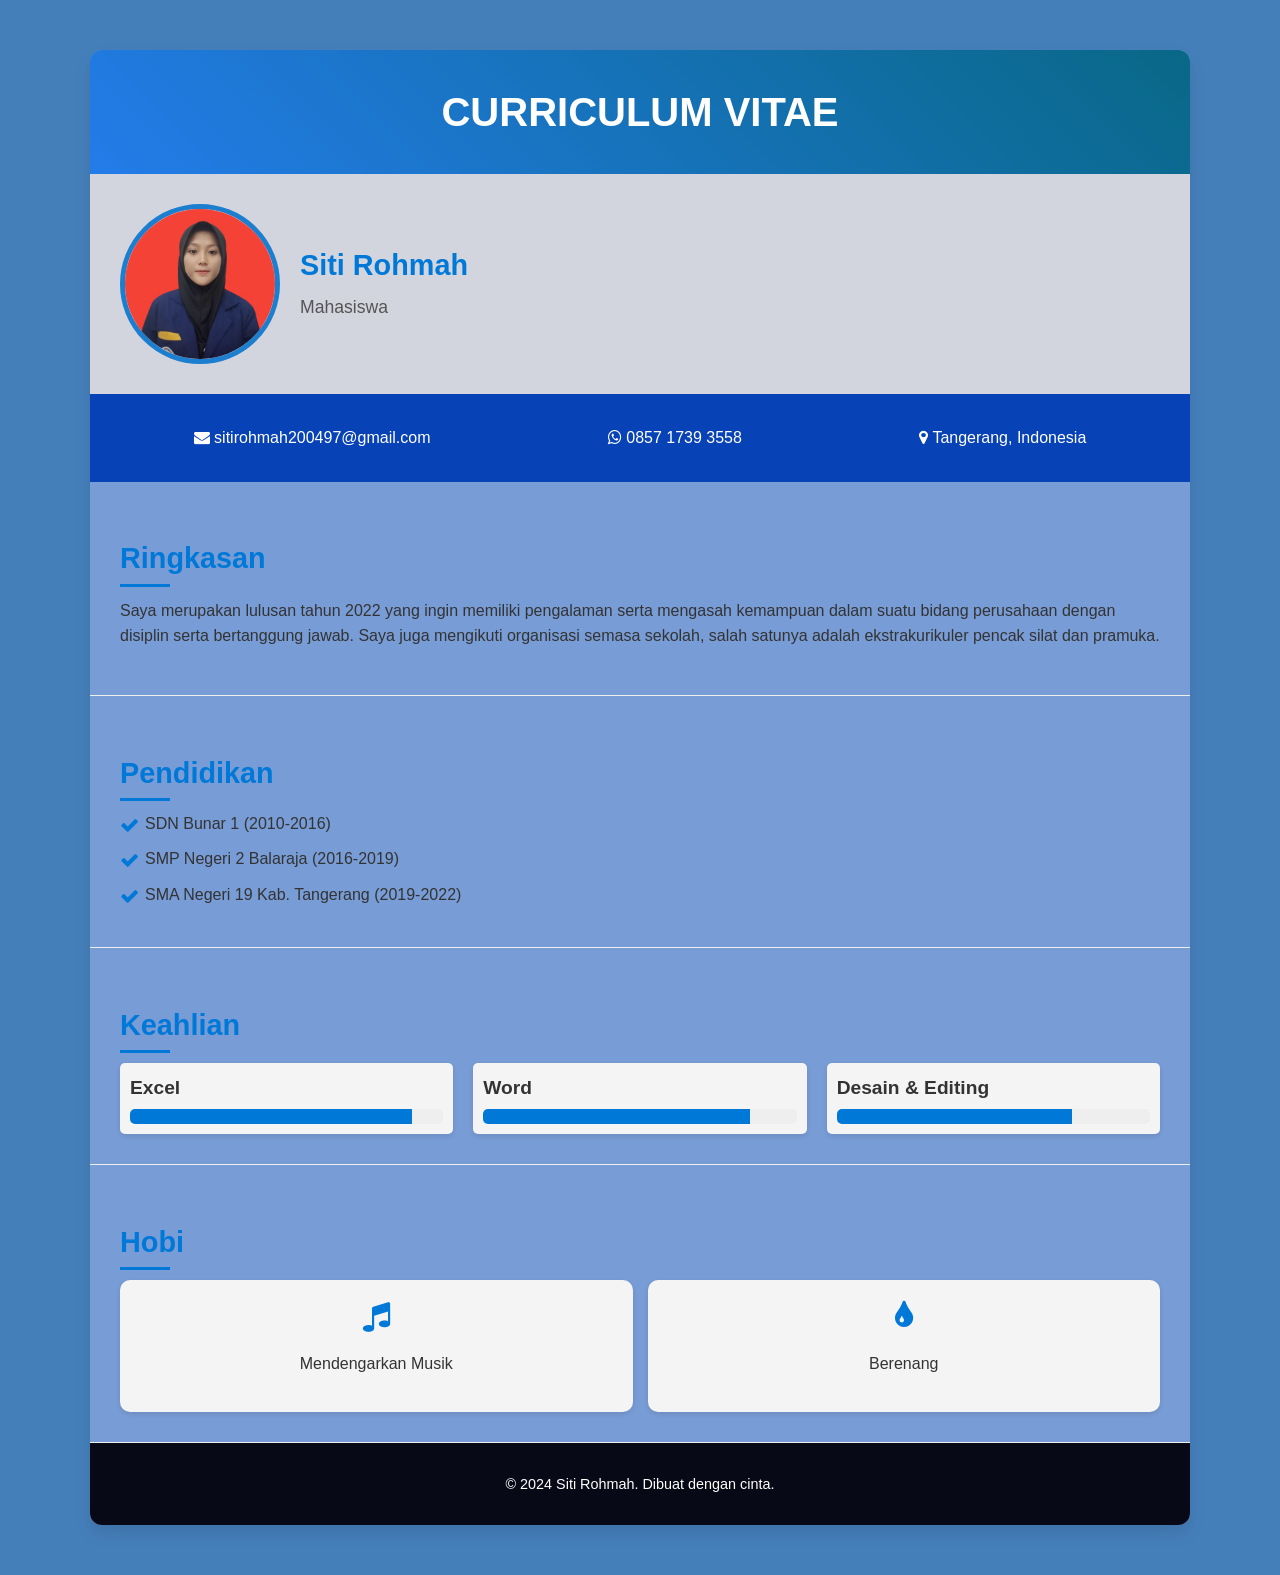
==== index.html @ 0518e56f "Add files via upload" ====
<!DOCTYPE html>
<html lang="id">
<head>
    <meta charset="UTF-8">
    <meta name="viewport" content="width=device-width, initial-scale=1.0">
    <title>Curriculum Vitae - Siti Rohmah</title>
    <link rel="stylesheet" href="https://cdnjs.cloudflare.com/ajax/libs/font-awesome/4.7.0/css/font-awesome.min.css">
    <meta name="description" content="Curriculum Vitae Siti Rohmah - Mahasiswa lulusan 2022 dengan keahlian di bidang Excel, Word, dan Desain.">
    <style>
        body {
            font-family: 'Poppins', Arial, sans-serif;
            margin: 0;
            padding: 0;
            background-color: #457fba;
            color: #333;
            line-height: 1.6;
        }
        .container {
            max-width: 1100px;
            margin: 50px auto;
            background: #84a3dcd2;
            border-radius: 12px;
            box-shadow: 0 8px 15px rgba(0, 0, 0, 0.1);
            overflow: hidden;
        }
        header {
            background: linear-gradient(45deg, #237ce9, #096887);
            color: #ffffff;
            text-align: center;
            padding: 30px 0;
        }
        header h1 {
            margin: 0;
            font-size: 2.5rem;
            text-transform: uppercase;
        }
        .profile {
            display: flex;
            align-items: center;
            gap: 20px;
            padding: 30px;
            background: #d2d5de;
        }
        .profile img {
            width: 150px;
            height: 150px;
            border-radius: 50%;
            border: 5px solid #1c7ece;
            object-fit: cover;
        }
        .profile h3 {
            margin: 0;
            font-size: 1.8rem;
            color: #0078D7;
        }
        .profile p {
            margin: 5px 0;
            font-size: 1.1rem;
            color: #555;
        }
        .contact-info {
            display: flex;
            justify-content: space-around;
            padding: 15px;
            background: #0842b7;
            color: #fff;
        }
        .contact-info div {
            text-align: center;
        }
        .contact-info a {
            color: #fff;
            text-decoration: none;
        }
        .section {
            padding: 30px;
            border-bottom: 1px solid #eee;
        }
        .section:last-child {
            border-bottom: none;
        }
        .section h2 {
            color: #0078D7;
            font-size: 1.8rem;
            margin-bottom: 15px;
            position: relative;
        }
        .section h2:before {
            content: "";
            position: absolute;
            left: 0;
            bottom: -5px;
            width: 50px;
            height: 3px;
            background: #0078D7;
        }
        .section ul {
            list-style: none;
            padding: 0;
            margin: 10px 0 0 0;
        }
        .section ul li {
            padding-left: 25px;
            position: relative;
            margin-bottom: 10px;
        }
        .section ul li:before {
            content: "\f00c";
            font-family: FontAwesome;
            position: absolute;
            left: 0;
            color: #0078D7;
            font-size: 1.2rem;
        }
        .skills {
            display: flex;
            gap: 20px;
            flex-wrap: wrap;
        }
        .skill-bar {
            flex: 1;
            background: #f4f4f4;
            padding: 10px;
            border-radius: 5px;
            box-shadow: 0 2px 5px rgba(0, 0, 0, 0.1);
        }
        .skill-bar h3 {
            margin: 0;
            font-size: 1.2rem;
            margin-bottom: 5px;
        }
        .skill-bar .progress {
            background: #eee;
            border-radius: 5px;
            overflow: hidden;
            position: relative;
            height: 15px;
        }
        .skill-bar .progress span {
            display: block;
            height: 100%;
            background: #0078D7;
            width: 0;
            animation: progressAnimation 1.5s ease-in-out forwards;
        }
        .hobbies {
            display: flex;
            gap: 15px;
            justify-content: center;
        }
        .hobbies div {
            text-align: center;
            flex: 1;
            padding: 20px;
            background: #f4f4f4;
            border-radius: 10px;
            box-shadow: 0 2px 5px rgba(0, 0, 0, 0.1);
        }
        .hobbies i {
            font-size: 2rem;
            color: #0078D7;
        }
        footer {
            background: #01020af0;
            color: #fff;
            text-align: center;
            padding: 15px 0;
            font-size: 0.9rem;
        }

        @keyframes progressAnimation {
            0% { width: 0; }
            100% { width: var(--progress); }
        }
    </style>
    <script type="application/ld+json">
        
                {
                    "@context": "https://schema.org",
                    "@type": "Person",
                    "name": "Siti Rohmah",
                    "email": "sitirohmah200497@gmail.com",
                    "telephone": "+6285717393558",
                    "address": {
                      "@type": "PostalAddress",
                      "streetAddress": "Jl. Saga Kp. Bunar Melati Ds. Bunar Sukamulya",
                      "addressLocality": "Tangerang",
                      "addressCountry": "Indonesia"
                    },
                    "alumniOf": {
                      "@type": "EducationalOrganization",
                      "name": "Universitas Yatsi Madani"
                    },
                    "identifier": {
                      "@type": "PropertyValue",
                      "propertyID": "NIM",
                      "value": "23050145"
                    },
                    "memberOf": {
                      "@type": "EducationalOccupationalProgram",
                      "programName": "Ilmu Komputer - Kelas B",
                      "educationalProgramMode": "Full-time",
                      "description": "Program ini mencakup materi Jaringan Simatik, yang berfokus pada pengelolaan dan implementasi sistem jaringan modern."
                    },
                    "sameAs": [
                      "https://www.linkedin.com/in/sitirohmah",
                      "https://github.com/sitirohmah"
                    ]
                  
              }
    </script>
</head>
<body>
<div class="container">
    <header>
        <h1>Curriculum Vitae</h1>
    </header>
    <div class="profile">
        <img src="img/image.png" alt="Foto Pribadi">
        <div>
            <h3>Siti Rohmah</h3>
            <p>Mahasiswa</p>
        </div>
    </div>
    <div class="contact-info">
      <div>
          <p><i class="fa fa-envelope"></i> 
              <a href="mailto:sitirohmah200497@gmail.com">sitirohmah200497@gmail.com</a>
          </p>
      </div>
      <div>
          <p><i class="fa fa-whatsapp"></i> 
              <a href="https://wa.me/6285717393558" target="_blank">0857 1739 3558</a>
          </p>
      </div>
      <div>
          <p><i class="fa fa-map-marker"></i> 
              <a href="https://www.google.com/maps/search/?api=1&query=Tangerang,Indonesia" target="_blank">Tangerang, Indonesia</a>
          </p>
      </div>
  </div>
  
  
    <div class="section">
        <h2>Ringkasan</h2>
        <p>Saya merupakan lulusan tahun 2022 yang ingin memiliki pengalaman serta mengasah kemampuan dalam suatu bidang perusahaan dengan disiplin serta bertanggung jawab. Saya juga mengikuti organisasi semasa sekolah, salah satunya adalah ekstrakurikuler pencak silat dan pramuka.</p>
    </div>
    <div class="section">
        <h2>Pendidikan</h2>
        <ul>
            <li>SDN Bunar 1 (2010-2016)</li>
            <li>SMP Negeri 2 Balaraja (2016-2019)</li>
            <li>SMA Negeri 19 Kab. Tangerang (2019-2022)</li>
        </ul>
    </div>
    <div class="section">
        <h2>Keahlian</h2>
        <div class="skills">
            <div class="skill-bar">
                <h3>Excel</h3>
                <div class="progress" style="--progress: 90%;"><span></span></div>
            </div>
            <div class="skill-bar">
                <h3>Word</h3>
                <div class="progress" style="--progress: 85%;"><span></span></div>
            </div>
            <div class="skill-bar">
                <h3>Desain & Editing</h3>
                <div class="progress" style="--progress: 75%;"><span></span></div>
            </div>
        </div>
    </div>
    <div class="section">
        <h2>Hobi</h2>
        <div class="hobbies">
            <div>
                <i class="fa fa-music"></i>
                <p>Mendengarkan Musik</p>
            </div>
            <div>
                <i class="fa fa-tint"></i>
                <p>Berenang</p>
            </div>
        </div>
    </div>
    <footer>
        <p>&copy; 2024 Siti Rohmah. Dibuat dengan cinta.</p>
    </footer>
</div>
</body>
</html>
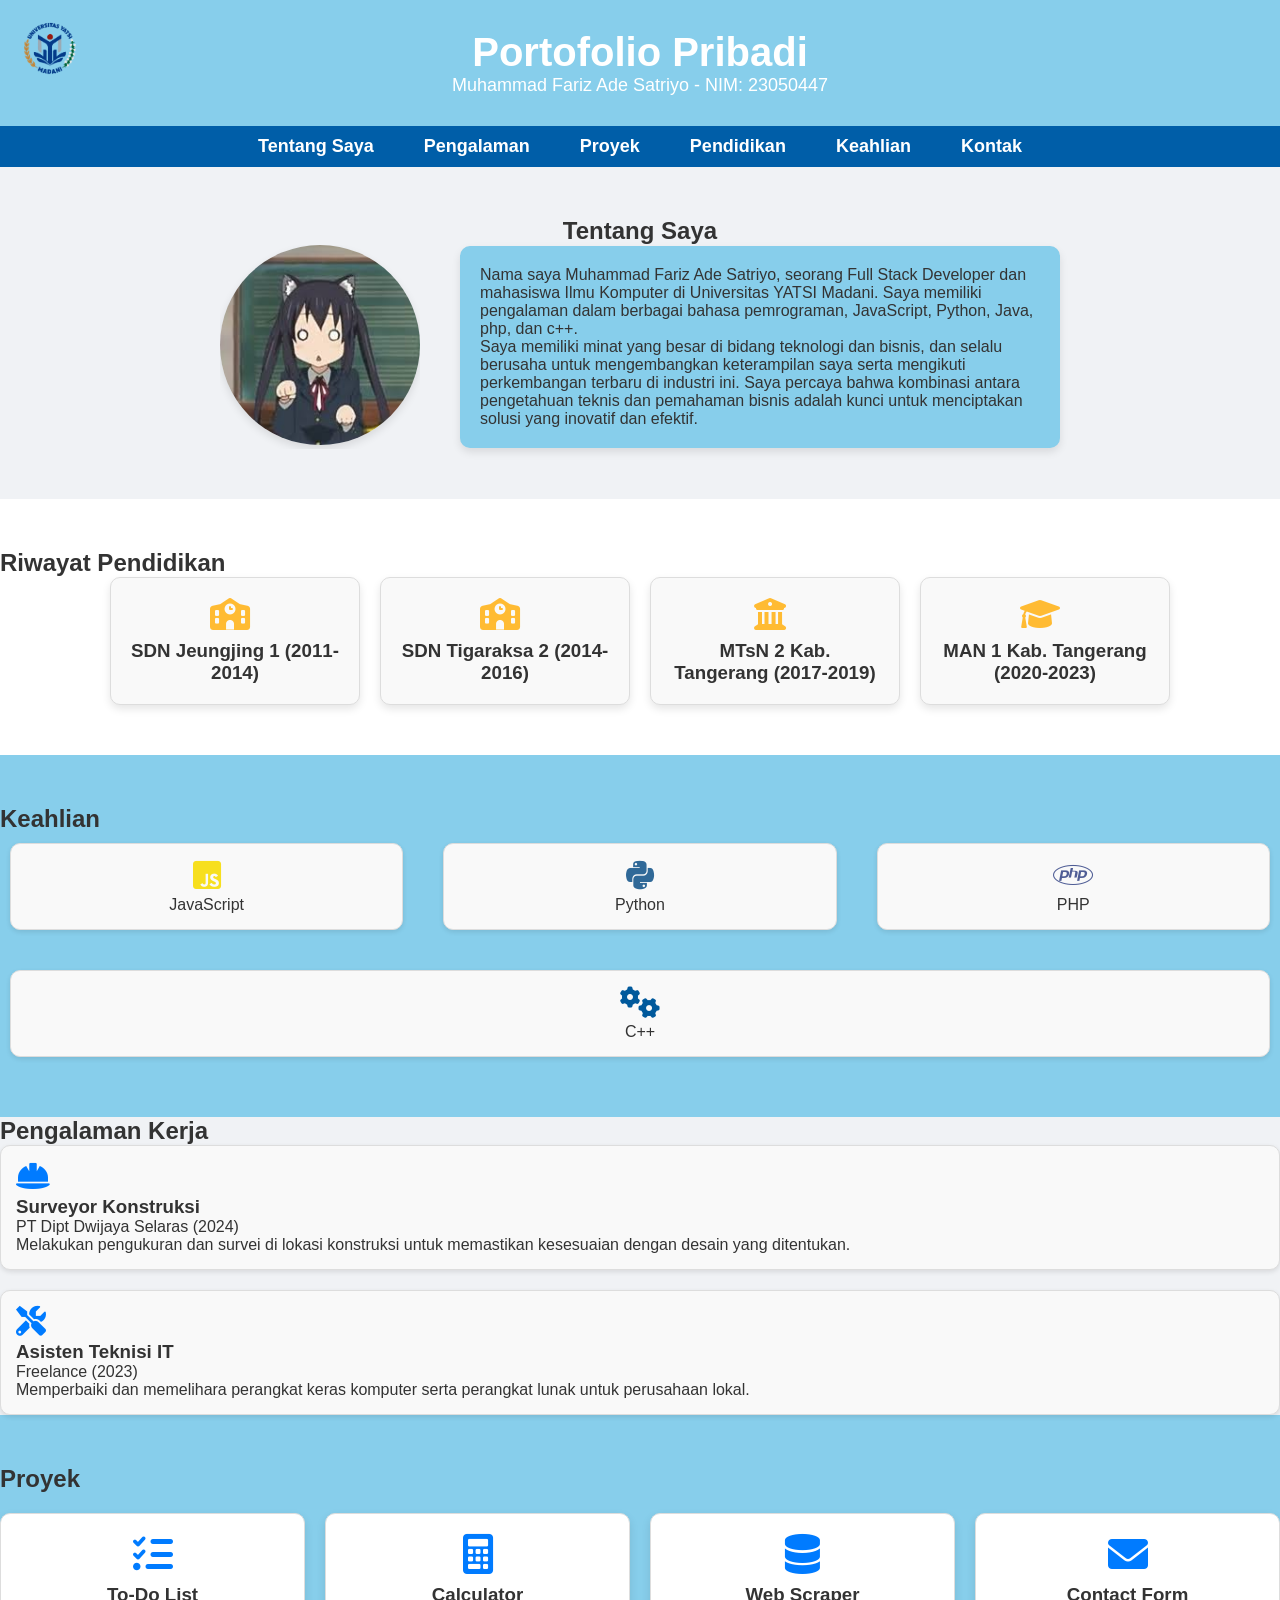
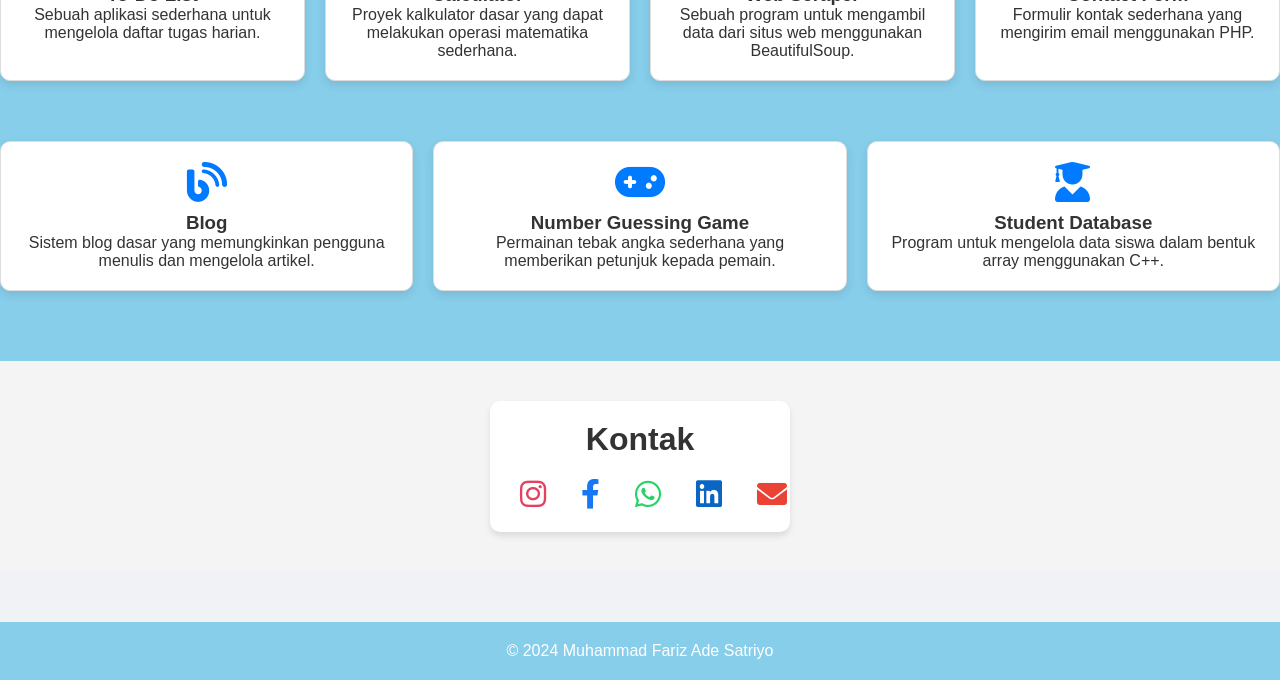
==== commit 2199609d: "Add files via upload" ====
--- a/index.html
+++ b/index.html
@@ -1,291 +1,249 @@
 <!DOCTYPE html>
-<html lang="id">
+<html lang="en">
 <head>
-    <meta charset="UTF-8">
-    <meta name="viewport" content="width=device-width, initial-scale=1.0">
-    <title>Curriculum Vitae - Siti Rohmah</title>
-    <link rel="stylesheet" href="https://cdnjs.cloudflare.com/ajax/libs/font-awesome/4.7.0/css/font-awesome.min.css">
-    <meta name="description" content="Curriculum Vitae Siti Rohmah - Mahasiswa lulusan 2022 dengan keahlian di bidang Excel, Word, dan Desain.">
-    <style>
-        body {
-            font-family: 'Poppins', Arial, sans-serif;
-            margin: 0;
-            padding: 0;
-            background-color: #457fba;
-            color: #333;
-            line-height: 1.6;
-        }
-        .container {
-            max-width: 1100px;
-            margin: 50px auto;
-            background: #84a3dcd2;
-            border-radius: 12px;
-            box-shadow: 0 8px 15px rgba(0, 0, 0, 0.1);
-            overflow: hidden;
-        }
-        header {
-            background: linear-gradient(45deg, #237ce9, #096887);
-            color: #ffffff;
-            text-align: center;
-            padding: 30px 0;
-        }
-        header h1 {
-            margin: 0;
-            font-size: 2.5rem;
-            text-transform: uppercase;
-        }
-        .profile {
-            display: flex;
-            align-items: center;
-            gap: 20px;
-            padding: 30px;
-            background: #d2d5de;
-        }
-        .profile img {
-            width: 150px;
-            height: 150px;
-            border-radius: 50%;
-            border: 5px solid #1c7ece;
-            object-fit: cover;
-        }
-        .profile h3 {
-            margin: 0;
-            font-size: 1.8rem;
-            color: #0078D7;
-        }
-        .profile p {
-            margin: 5px 0;
-            font-size: 1.1rem;
-            color: #555;
-        }
-        .contact-info {
-            display: flex;
-            justify-content: space-around;
-            padding: 15px;
-            background: #0842b7;
-            color: #fff;
-        }
-        .contact-info div {
-            text-align: center;
-        }
-        .contact-info a {
-            color: #fff;
-            text-decoration: none;
-        }
-        .section {
-            padding: 30px;
-            border-bottom: 1px solid #eee;
-        }
-        .section:last-child {
-            border-bottom: none;
-        }
-        .section h2 {
-            color: #0078D7;
-            font-size: 1.8rem;
-            margin-bottom: 15px;
-            position: relative;
-        }
-        .section h2:before {
-            content: "";
-            position: absolute;
-            left: 0;
-            bottom: -5px;
-            width: 50px;
-            height: 3px;
-            background: #0078D7;
-        }
-        .section ul {
-            list-style: none;
-            padding: 0;
-            margin: 10px 0 0 0;
-        }
-        .section ul li {
-            padding-left: 25px;
-            position: relative;
-            margin-bottom: 10px;
-        }
-        .section ul li:before {
-            content: "\f00c";
-            font-family: FontAwesome;
-            position: absolute;
-            left: 0;
-            color: #0078D7;
-            font-size: 1.2rem;
-        }
-        .skills {
-            display: flex;
-            gap: 20px;
-            flex-wrap: wrap;
-        }
-        .skill-bar {
-            flex: 1;
-            background: #f4f4f4;
-            padding: 10px;
-            border-radius: 5px;
-            box-shadow: 0 2px 5px rgba(0, 0, 0, 0.1);
-        }
-        .skill-bar h3 {
-            margin: 0;
-            font-size: 1.2rem;
-            margin-bottom: 5px;
-        }
-        .skill-bar .progress {
-            background: #eee;
-            border-radius: 5px;
-            overflow: hidden;
-            position: relative;
-            height: 15px;
-        }
-        .skill-bar .progress span {
-            display: block;
-            height: 100%;
-            background: #0078D7;
-            width: 0;
-            animation: progressAnimation 1.5s ease-in-out forwards;
-        }
-        .hobbies {
-            display: flex;
-            gap: 15px;
-            justify-content: center;
-        }
-        .hobbies div {
-            text-align: center;
-            flex: 1;
-            padding: 20px;
-            background: #f4f4f4;
-            border-radius: 10px;
-            box-shadow: 0 2px 5px rgba(0, 0, 0, 0.1);
-        }
-        .hobbies i {
-            font-size: 2rem;
-            color: #0078D7;
-        }
-        footer {
-            background: #01020af0;
-            color: #fff;
-            text-align: center;
-            padding: 15px 0;
-            font-size: 0.9rem;
-        }
-
-        @keyframes progressAnimation {
-            0% { width: 0; }
-            100% { width: var(--progress); }
-        }
-    </style>
-    <script type="application/ld+json">
-        
-                {
-                    "@context": "https://schema.org",
-                    "@type": "Person",
-                    "name": "Siti Rohmah",
-                    "email": "sitirohmah200497@gmail.com",
-                    "telephone": "+6285717393558",
-                    "address": {
-                      "@type": "PostalAddress",
-                      "streetAddress": "Jl. Saga Kp. Bunar Melati Ds. Bunar Sukamulya",
-                      "addressLocality": "Tangerang",
-                      "addressCountry": "Indonesia"
-                    },
-                    "alumniOf": {
-                      "@type": "EducationalOrganization",
-                      "name": "Universitas Yatsi Madani"
-                    },
-                    "identifier": {
-                      "@type": "PropertyValue",
-                      "propertyID": "NIM",
-                      "value": "23050145"
-                    },
-                    "memberOf": {
-                      "@type": "EducationalOccupationalProgram",
-                      "programName": "Ilmu Komputer - Kelas B",
-                      "educationalProgramMode": "Full-time",
-                      "description": "Program ini mencakup materi Jaringan Simatik, yang berfokus pada pengelolaan dan implementasi sistem jaringan modern."
-                    },
-                    "sameAs": [
-                      "https://www.linkedin.com/in/sitirohmah",
-                      "https://github.com/sitirohmah"
-                    ]
-                  
-              }
-    </script>
+  <meta charset="UTF-8">
+  <meta http-equiv="X-UA-Compatible" content="IE=edge">
+  <link href="https://cdnjs.cloudflare.com/ajax/libs/font-awesome/6.0.0/css/all.min.css" rel="stylesheet">
+  <meta name="viewport" content="width=device-width, initial-scale=1.0">
+  <title>Portofolio Muhammad Fariz Ade Satriyo</title>
+  <link rel="icon" type="image/png" href="img/images.jpg">
+  <link rel="stylesheet" href="style.css">
 </head>
 <body>
-<div class="container">
-    <header>
-        <h1>Curriculum Vitae</h1>
-    </header>
-    <div class="profile">
-        <img src="img/image.png" alt="Foto Pribadi">
-        <div>
-            <h3>Siti Rohmah</h3>
-            <p>Mahasiswa</p>
-        </div>
-    </div>
-    <div class="contact-info">
-      <div>
-          <p><i class="fa fa-envelope"></i> 
-              <a href="mailto:sitirohmah200497@gmail.com">sitirohmah200497@gmail.com</a>
-          </p>
-      </div>
-      <div>
-          <p><i class="fa fa-whatsapp"></i> 
-              <a href="https://wa.me/6285717393558" target="_blank">0857 1739 3558</a>
-          </p>
-      </div>
-      <div>
-          <p><i class="fa fa-map-marker"></i> 
-              <a href="https://www.google.com/maps/search/?api=1&query=Tangerang,Indonesia" target="_blank">Tangerang, Indonesia</a>
-          </p>
-      </div>
-  </div>
-  
-  
-    <div class="section">
-        <h2>Ringkasan</h2>
-        <p>Saya merupakan lulusan tahun 2022 yang ingin memiliki pengalaman serta mengasah kemampuan dalam suatu bidang perusahaan dengan disiplin serta bertanggung jawab. Saya juga mengikuti organisasi semasa sekolah, salah satunya adalah ekstrakurikuler pencak silat dan pramuka.</p>
-    </div>
-    <div class="section">
-        <h2>Pendidikan</h2>
-        <ul>
-            <li>SDN Bunar 1 (2010-2016)</li>
-            <li>SMP Negeri 2 Balaraja (2016-2019)</li>
-            <li>SMA Negeri 19 Kab. Tangerang (2019-2022)</li>
-        </ul>
-    </div>
-    <div class="section">
-        <h2>Keahlian</h2>
-        <div class="skills">
-            <div class="skill-bar">
-                <h3>Excel</h3>
-                <div class="progress" style="--progress: 90%;"><span></span></div>
-            </div>
-            <div class="skill-bar">
-                <h3>Word</h3>
-                <div class="progress" style="--progress: 85%;"><span></span></div>
-            </div>
-            <div class="skill-bar">
-                <h3>Desain & Editing</h3>
-                <div class="progress" style="--progress: 75%;"><span></span></div>
-            </div>
-        </div>
-    </div>
-    <div class="section">
-        <h2>Hobi</h2>
-        <div class="hobbies">
-            <div>
-                <i class="fa fa-music"></i>
-                <p>Mendengarkan Musik</p>
-            </div>
-            <div>
-                <i class="fa fa-tint"></i>
-                <p>Berenang</p>
-            </div>
-        </div>
-    </div>
-    <footer>
-        <p>&copy; 2024 Siti Rohmah. Dibuat dengan cinta.</p>
-    </footer>
-</div>
+  <header>
+    <img src="img/logo-uym.png" alt="Logo" class="logo">
+    <h1>Portofolio Pribadi</h1>
+    <p>Muhammad Fariz Ade Satriyo - NIM: 23050447</p>
+  </header>
+
+  <nav>
+    <ul id="nav-menu" >
+      <li><a href="#about">Tentang Saya</a></li>
+      <li><a href="#experience">Pengalaman</a></li>
+      <li><a href="#projects">Proyek</a></li>
+      <li><a href="#education">Pendidikan</a></li>
+      <li><a href="#skills">Keahlian</a></li>
+      <li><a href="#contact">Kontak</a></li>
+    </ul>
+  </nav>
+  <script>
+    const toggle = document.getElementById('menu-toggle');
+    const menu = document.getElementById('nav-menu');
+    toggle.addEventListener('click', () => menu.classList.toggle('hidden'));
+  </script>
+  <style>
+    #menu-toggle {
+      display: none;
+      background: #005ea8;
+      color: white;
+      border: none;
+      padding: 10px;
+      cursor: pointer;
+    }
+    .hidden {
+      display: none;
+    }
+    @media (max-width: 768px) {
+      #menu-toggle {
+        display: block;
+      }
+      #nav-menu {
+        flex-direction: column;
+      }
+      #nav-menu.hidden {
+        display: flex;
+      }
+    }
+  </style>
+  
+  <section id="about">
+    <h2>Tentang Saya</h2>
+    <div class="flex-container">
+      <div class="photo">
+        <img src="img/images.jpg" alt="Foto Saya" class="profile-photo">
+      </div>
+      <div class="info">
+        <p>Nama saya Muhammad Fariz Ade Satriyo, seorang Full Stack Developer dan mahasiswa Ilmu Komputer di Universitas YATSI Madani. Saya memiliki pengalaman dalam berbagai bahasa pemrograman, JavaScript, Python, Java, php, dan c++.</p>
+        <p>Saya memiliki minat yang besar di bidang teknologi dan bisnis, dan selalu berusaha untuk mengembangkan keterampilan saya serta mengikuti perkembangan terbaru di industri ini. Saya percaya bahwa kombinasi antara pengetahuan teknis dan pemahaman bisnis adalah kunci untuk menciptakan solusi yang inovatif dan efektif.</p>
+      </div>
+    </div>
+  </section>
+
+  <section id="education">
+    <h2>Riwayat Pendidikan</h2>
+    <div class="education-container">
+      <div class="education-card">
+        <i class="fas fa-school education-icon"></i> 
+        <h3>SDN Jeungjing 1 (2011-2014)</h3>
+      </div>
+      <div class="education-card">
+        <i class="fas fa-school education-icon"></i> 
+        <h3>SDN Tigaraksa 2 (2014-2016)</h3>
+      </div>
+      <div class="education-card">
+        <i class="fas fa-university education-icon"></i> 
+        <h3>MTsN 2 Kab. Tangerang (2017-2019)</h3>
+      </div>
+      <div class="education-card">
+        <i class="fas fa-graduation-cap education-icon"></i> 
+        <h3>MAN 1 Kab. Tangerang (2020-2023)</h3>
+      </div>
+    </div>
+  </section>
+  
+  
+  <section id="skills">
+    <h2>Keahlian</h2>
+    <div class="skills-container">
+      <div class="skill" id="js-skill">
+        <i class="fab fa-js-square skill-icon js-icon"></i>
+        <p>JavaScript</p>
+        <div id="js-frameworks" class="frameworks"></div>
+      </div>
+      <div class="skill" id="python-skill">
+        <i class="fab fa-python skill-icon python-icon"></i>
+        <p>Python</p>
+        <div id="python-frameworks" class="frameworks"></div>
+      </div>
+      <div class="skill" id="php-skill">
+        <i class="fab fa-php skill-icon php-icon"></i>
+        <p>PHP</p>
+        <div id="php-frameworks" class="frameworks"></div>
+      </div>
+      <div class="skill" id="cpp-skill">
+        <i class="fas fa-cogs skill-icon cpp-icon"></i>
+        <p>C++</p>
+        <div id="cpp-frameworks" class="frameworks"></div>
+      </div>
+    </div>
+  </section>
+
+
+  <section id="experience">
+    <h2>Pengalaman Kerja</h2>
+    <div class="experience-container">
+      <div class="experience">
+        <i class="fas fa-hard-hat experience-icon"></i>
+        <h3>Surveyor Konstruksi</h3>
+        <p>PT Dipt Dwijaya Selaras (2024)</p>
+        <p>Melakukan pengukuran dan survei di lokasi konstruksi untuk memastikan kesesuaian dengan desain yang ditentukan.</p>
+      </div>
+      <div class="experience">
+        <i class="fas fa-tools experience-icon"></i>
+        <h3>Asisten Teknisi IT</h3>
+        <p>Freelance (2023)</p>
+        <p>Memperbaiki dan memelihara perangkat keras komputer serta perangkat lunak untuk perusahaan lokal.</p>
+      </div>
+    </div>
+  </section>
+  
+
+  <section id="projects">
+    <h2>Proyek</h2>
+    <div class="projects-container">
+      <div class="project">
+        <i class="fas fa-tasks project-icon"></i>
+        <h3>To-Do List</h3>
+        <p>Sebuah aplikasi sederhana untuk mengelola daftar tugas harian.</p>
+      </div>
+      <div class="project">
+        <i class="fas fa-calculator project-icon"></i>
+        <h3>Calculator</h3>
+        <p>Proyek kalkulator dasar yang dapat melakukan operasi matematika sederhana.</p>
+      </div>
+      <div class="project">
+        <i class="fas fa-database project-icon"></i>
+        <h3>Web Scraper</h3>
+        <p>Sebuah program untuk mengambil data dari situs web menggunakan BeautifulSoup.</p>
+      </div>
+      <div class="project">
+        <i class="fas fa-envelope project-icon"></i>
+        <h3>Contact Form</h3>
+        <p>Formulir kontak sederhana yang mengirim email menggunakan PHP.</p>
+      </div>
+      <div class="project">
+        <i class="fas fa-blog project-icon"></i>
+        <h3>Blog</h3>
+        <p>Sistem blog dasar yang memungkinkan pengguna menulis dan mengelola artikel.</p>
+      </div>
+      <div class="project">
+        <i class="fas fa-gamepad project-icon"></i>
+        <h3>Number Guessing Game</h3>
+        <p>Permainan tebak angka sederhana yang memberikan petunjuk kepada pemain.</p>
+      </div>
+      <div class="project">
+        <i class="fas fa-user-graduate project-icon"></i>
+        <h3>Student Database</h3>
+        <p>Program untuk mengelola data siswa dalam bentuk array menggunakan C++.</p>
+      </div>
+    </div>
+  </section>
+
+  <section id="contact">
+    <div class="card">
+      <h2>Kontak</h2>
+      <div class="contact-icons">
+        <a href="https://www.instagram.com/fariz_291/profilecard/?igsh=MWN4YWwxcWZuZXRvdw==" target="_blank"><i class="fab fa-instagram"></i></a>
+        <a href="https://www.facebook.com/share/jwb6ENjgYM67jWfZ/" target="_blank"><i class="fab fa-facebook-f"></i></a>
+        <a href="https://wa.me/085691930500" target="_blank"><i class="fab fa-whatsapp"></i></a>
+        <a href="https://www.linkedin.com/in/muhammad-fariz-ade-satriyo-1641122b9?utm_source=share&utm_campaign=share_via&utm_content=profile&utm_medium=android_app" target="_blank"><i class="fab fa-linkedin"></i></a>
+        <a href="mailto:fariz4384@gmail.com" target="_blank"><i class="fas fa-envelope"></i></a>
+      </div>
+    </div>
+  </section>
+  
+  <footer>
+    <p>&copy; 2024 Muhammad Fariz Ade Satriyo</p>
+  </footer>
+  
 </body>
+<script>
+ document.getElementById('js-skill').addEventListener('mouseover', function() {
+  document.getElementById('js-frameworks').innerHTML = 
+    '<i class="fab fa-react"></i> React' +
+    '<i class="fab fa-angular"></i> Angular' +
+    '<i class="fab fa-vuejs"></i> Vue' +
+    '<i class="fab fa-node-js"></i> Node.js';
+});
+
+document.getElementById('js-skill').addEventListener('mouseout', function() {
+  document.getElementById('js-frameworks').innerHTML = '';
+});
+
+document.getElementById('python-skill').addEventListener('mouseover', function() {
+  document.getElementById('python-frameworks').innerHTML = 
+    '<i class="fab fa-python"></i> Flask' +
+    '<i class="fab fa-python"></i> Django';
+});
+
+document.getElementById('python-skill').addEventListener('mouseout', function() {
+  document.getElementById('python-frameworks').innerHTML = '';
+});
+
+document.getElementById('php-skill').addEventListener('mouseover', function() {
+  document.getElementById('php-frameworks').innerHTML = 
+    '<i class="fab fa-php"></i> CodeIgniter' +
+    '<i class="fab fa-php"></i> Laravel';
+});
+
+document.getElementById('php-skill').addEventListener('mouseout', function() {
+  document.getElementById('php-frameworks').innerHTML = '';
+});
+
+document.getElementById('cpp-skill').addEventListener('mouseover', function() {
+  document.getElementById('cpp-frameworks').innerHTML = 
+    '<i class="fas fa-cogs"></i> CMake' +
+    '<i class="fas fa-cogs"></i> Boost';
+});
+
+document.getElementById('cpp-skill').addEventListener('mouseout', function() {
+  document.getElementById('cpp-frameworks').innerHTML = '';
+});
+
+
+
+
+
+
+</script>
 </html>
--- a/style.css
+++ b/style.css
@@ -0,0 +1,547 @@
+/* Reset dan standar */
+* {
+  margin: 0;
+  padding: 0;
+  box-sizing: border-box;
+}
+
+body {
+  font-family: 'Helvetica Neue', Arial, sans-serif;
+  background-color: #f0f2f5;
+  color: #333;
+}
+
+/* Header */
+header {
+  background-color:  #87CEEB;
+  color: white;
+  padding: 30px 0;
+  text-align: center;
+  position: relative;
+}
+
+header .logo {
+  position: absolute;
+  left: 20px;
+  top: 20px;
+  width: 60px;
+}
+
+header h1 {
+  font-size: 40px;
+  margin: 0;
+}
+
+header p {
+  font-size: 18px;
+  font-weight: 300;
+}
+
+/* Navigasi */
+nav {
+  background-color: #005ea8;
+  position: sticky;
+  top: 0;
+  width: 100%;
+  z-index: 100;
+}
+
+nav ul {
+  list-style-type: none;
+  display: flex;
+  justify-content: center;
+  padding: 10px 0;
+}
+
+nav ul li {
+  margin: 0 15px;
+}
+
+nav ul li a {
+  color: white;
+  text-decoration: none;
+  font-size: 18px;
+  font-weight: bold;
+  padding: 10px;
+  border-radius: 5px;
+}
+
+nav ul li a:hover {
+  background-color: #007acc;
+}
+
+/* About */
+#about {
+  padding: 50px 0;
+  text-align: center;
+}
+
+#about .flex-container {
+  display: flex;
+  justify-content: center;
+  align-items: center;
+  gap: 40px;
+  flex-wrap: wrap;
+}
+
+#about .photo img {
+  width: 200px;
+  height: 200px;
+  border-radius: 100%;
+  object-fit: cover;
+  box-shadow: 0 4px 8px rgba(0, 0, 0, 0.1);
+}
+.photo {
+  overflow: hidden; /* Menyembunyikan bagian gambar yang melampaui batas */
+}
+
+.profile-photo {
+  transition: transform 0.3s ease; /* Menambahkan transisi halus */
+  width: 100%; /* Pastikan gambar responsif */
+  height: auto; /* Menjaga rasio aspek gambar */
+}
+
+.profile-photo:hover {
+  transform: scale(1.1); /* Memperbesar gambar saat hover */
+}
+
+#about .info {
+  max-width: 600px;
+  text-align: left;
+  background-color:  #87CEEB;
+  padding: 20px;
+  border-radius: 10px;
+  box-shadow: 0 4px 8px rgba(0, 0, 0, 0.1);
+}
+
+/* Proyek */
+#projects {
+  padding: 50px 0;
+  background-color:  #87CEEB;
+}
+
+.project {
+  background-color: white;
+  padding: 20px;
+  margin-bottom: 20px;
+  border-radius: 10px;
+  box-shadow: 0 4px 10px rgba(0, 0, 0, 0.1);
+  max-width: 600px;
+  margin: 20px auto;
+}
+
+/* Riwayat Pendidikan */
+#education {
+  padding: 50px 0;
+  background-color: white;
+}
+
+#education ul {
+  list-style-type: none;
+  text-align: center;
+}
+
+#education ul li {
+  font-size: 18px;
+  margin: 10px 0;
+}
+
+/* Keahlian */
+#skills {
+  background-color:  #87CEEB;
+  padding: 50px 0;
+}
+
+.skills-container {
+  display: flex;
+  justify-content: space-around;
+  flex-wrap: wrap;
+  gap: 30px;
+}
+.skill-icon, .project-icon {
+  font-size: 40px;
+  color: #007BFF;
+  margin-bottom: 10px;
+}
+
+.skills-container, .projects-container {
+  display: flex;
+  flex-wrap: wrap;
+  gap: 20px;
+}
+
+.skill, .project {
+  flex: 1 1 calc(25% - 20px);
+  text-align: center;
+  background-color: #f9f9f9;
+  border: 1px solid #ddd;
+  padding: 15px;
+  border-radius: 10px;
+  box-shadow: 0 2px 5px rgba(0, 0, 0, 0.1);
+}
+/* Warna Khusus untuk Ikon */
+.js-icon {
+color: #F7DF1E; /* Kuning khas JavaScript */
+}
+.python-icon {
+color: #306998; /* Biru khas Python */
+}
+.php-icon {
+color: #4F5D95; /* Ungu khas PHP */
+}
+.cpp-icon {
+color: #00599C; /* Biru khas C++ */
+}
+
+.skill-icon {
+font-size: 40px;
+margin-bottom: 10px;
+}
+/* Ikon Pengalaman Kerja */
+.experience-icon {
+font-size: 30px;
+color: #007BFF; /* Warna biru default */
+margin-bottom: 5px;
+}
+
+/* Tata Letak Pengalaman */
+.experience-container {
+display: flex;
+flex-direction: column;
+gap: 20px;
+}
+
+.experience {
+background-color: #f9f9f9;
+border: 1px solid #ddd;
+padding: 15px;
+border-radius: 10px;
+box-shadow: 0 2px 5px rgba(0, 0, 0, 0.1);
+}
+/* Ikon untuk Pendidikan */
+.education-icon {
+font-size: 20px;
+color: #007BFF; /* Warna biru default */
+margin-right: 10px;
+vertical-align: middle;
+}
+
+/* Gaya Teks Pendidikan */
+#education ul {
+list-style: none; /* Hilangkan bullet point */
+padding: 0;
+}
+
+#education li {
+display: flex;
+align-items: center;
+margin-bottom: 10px;
+font-size: 16px;
+}
+/* Ikon Skill */
+.skill {
+margin-bottom: 30px;
+text-align: center;
+}
+
+.frameworks {
+display: none;
+text-align: center;
+margin-top: 10px;
+font-size: 16px;
+}
+
+.skill:hover .frameworks {
+display: block;
+}
+
+.frameworks i {
+font-size: 30px;
+margin: 5px;
+}
+
+.js-icon { color: #F7DF1E; }  /* Kuning JS */
+.python-icon { color: #306998; } /* Biru Python */
+.php-icon { color: #4F5D95; } /* Ungu PHP */
+.cpp-icon { color: #00599C; } /* Biru C++ */
+
+.frameworks i.react { color: #61DAFB; }
+.frameworks i.angular { color: #DD0031; }
+.frameworks i.vue { color: #4FC08D; }
+.frameworks i.nodejs { color: #339933; }
+
+.frameworks i.flask { color: #000000; }
+.frameworks i.django { color: #092E20; }
+
+.frameworks i.cmake { color: #064F8C; }
+.frameworks i.boost { color: #005C9C; }
+.skills-container {
+  display: flex;
+  justify-content: space-evenly; /* Menyebarkan ikon secara merata */
+  align-items: center; /* Menyelaraskan ikon di tengah secara vertikal */
+  flex-wrap: wrap; /* Membungkus ikon ke baris berikutnya jika diperlukan */
+}
+
+.skill {
+  text-align: center;
+  margin: 10px;
+}
+
+.skill i {
+  font-size: 2rem;
+  margin-bottom: 5px;
+}
+#education {
+  padding: 50px 0;
+  background-color: white;
+}
+
+.education-container {
+  display: flex;
+  justify-content: center;
+  flex-wrap: wrap;
+  gap: 20px;
+}
+
+.education-card {
+  background-color: #f9f9f9;
+  border: 1px solid #ddd;
+  padding: 20px;
+  width: 250px;
+  text-align: center;
+  border-radius: 10px;
+  box-shadow: 0 4px 8px rgba(0, 0, 0, 0.1);
+  transition: transform 0.3s, box-shadow 0.3s;
+}
+
+.education-card:hover {
+  transform: translateY(-5px);
+  box-shadow: 0 8px 20px rgba(0, 0, 0, 0.2);
+}
+
+.education-card h3 {
+  margin-top: 10px;
+}
+
+.education-card i {
+  font-size: 2rem;
+  color: #ffbb33;
+}
+/* Styling for Contact Section */
+#contact {
+  background-color: #f4f4f4;
+  padding: 40px 0;
+  text-align: center;
+}
+
+#contact .card {
+  background-color: #ffffff;
+  padding: 20px;
+  border-radius: 10px;
+  box-shadow: 0 4px 6px rgba(0, 0, 0, 0.1);
+  width: 300px;
+  margin: 0 auto;
+}
+
+#contact h2 {
+  font-family: 'Arial', sans-serif;
+  font-size: 2rem;
+  color: #333;
+  margin-bottom: 20px;
+}
+
+.contact-icons {
+  display: flex;
+  justify-content: space-around;
+  gap: 15px;
+}
+
+.contact-icons a {
+  font-size: 1.8rem;
+  color: #333;
+  transition: transform 0.3s ease, color 0.3s ease;
+}
+
+.contact-icons a:hover {
+  transform: scale(1.2);
+  color: #007bff; /* Blue color on hover */
+}
+
+/* Footer Styling */
+footer {
+  background-color:  #87CEEB;
+  color: white;
+  text-align: center;
+  padding: 20px;
+  font-size: 1rem;
+  margin-top: 50px;
+}
+
+footer p {
+  margin: 0;
+}
+
+footer a {
+  color: #007bff;
+  text-decoration: none;
+}
+
+footer a:hover {
+  text-decoration: underline;
+}
+
+/* Optional: Responsive Design for Smaller Screens */
+@media (max-width: 768px) {
+  .contact-icons {
+    flex-wrap: wrap;
+    justify-content: center;
+  }
+}
+.skill:hover .frameworks {
+  display: block;
+}
+/* Efek Hover untuk Card Proyek */
+.project {
+  background-color: white;
+  padding: 20px;
+  margin-bottom: 20px;
+  border-radius: 10px;
+  box-shadow: 0 4px 10px rgba(0, 0, 0, 0.1);
+  max-width: 600px;
+  margin: 20px auto;
+  transition: all 0.3s ease-in-out; /* Menambahkan transisi halus */
+}
+
+.project:hover {
+  background-color: #f0f8ff; /* Ubah warna latar belakang saat hover */
+  box-shadow: 0 8px 20px rgba(0, 0, 0, 0.2); /* Membesar bayangan saat hover */
+  transform: translateY(-5px); /* Memberikan efek sedikit terangkat */
+}
+.education:hover{
+  background-color: #f0f8ff; /* Ubah warna latar belakang saat hover */
+  box-shadow: 0 8px 20px rgba(0, 0, 0, 0.2); /* Membesar bayangan saat hover */
+  transform: translateY(-5px); /* Memberikan efek sedikit terangkat */
+}
+
+/* Efek Hover untuk Card Kontak */
+#contact .card {
+  background-color: #ffffff; /* Warna latar belakang asli */
+  padding: 20px;
+  border-radius: 10px;
+  box-shadow: 0 4px 6px rgba(0, 0, 0, 0.1);
+  width: 300px;
+  margin: 0 auto;
+  transition: all 0.3s ease-in-out; /* Transisi halus saat hover */
+}
+
+#contact .card:hover {
+  background-color: #87CEEB; /* Mengubah latar belakang menjadi sky blue */
+  box-shadow: 0 8px 15px rgba(0, 0, 0, 0.2); /* Membesar bayangan saat hover */
+  transform: translateY(-5px); /* Efek card terangkat sedikit */
+}
+/* Efek Hover untuk Card Pengalaman Kerja */
+.experience {
+  background-color: #f9f9f9;
+  border: 1px solid #ddd;
+  padding: 15px;
+  border-radius: 10px;
+  box-shadow: 0 2px 5px rgba(0, 0, 0, 0.1);
+  transition: all 0.3s ease-in-out; /* Transisi halus saat hover */
+}
+
+.experience:hover {
+  background-color: #87CEEB; /* Mengubah latar belakang menjadi sky blue */
+  box-shadow: 0 8px 15px rgba(0, 0, 0, 0.2); /* Membesar bayangan saat hover */
+  transform: translateY(-5px); /* Efek card terangkat sedikit */
+}
+@media (max-width: 1024px) {
+  /* Aturan untuk tablet */
+  nav ul {
+    flex-direction: column; /* Mengubah arah navigasi menjadi kolom */
+  }
+
+  #about .flex-container {
+    flex-direction: column; /* Mengubah arah flex menjadi kolom */
+  }
+
+  .skills-container {
+    flex-direction: column; /* Mengubah arah flex menjadi kolom */
+  }
+}
+
+@media (max-width: 480px) {
+  /* Aturan untuk ponsel */
+  header h1 {
+    font-size: 30px; /* Mengurangi ukuran font untuk judul */
+  }
+
+  nav ul li {
+    margin: 5px 0; /* Mengurangi margin untuk navigasi */
+  }
+
+  #about .info {
+    padding: 10px; /* Mengurangi padding untuk informasi */
+  }
+}
+.menu-button {
+    display: none; /* Sembunyikan tombol di desktop */
+    font-size: 30px;
+    cursor: pointer;
+    color: white;
+}
+
+@media (max-width: 768px) {
+    .menu-button {
+        display: block; /* Tampilkan tombol di perangkat mobile */
+    }
+
+    .sidebar {
+        left: -250px; /* Sembunyikan sidebar di luar layar */
+    }
+
+    .sidebar.active {
+        left: 0; /* Tampilkan sidebar saat aktif */
+    }
+}
+.skill, .project {
+  transition: transform 0.3s ease, box-shadow 0.3s ease;
+}
+
+.skill:hover, .project:hover {
+  transform: translateY(-10px);
+  box-shadow: 0 8px 15px rgba(0, 0, 0, 0.2);
+}
+.profile-photo, .project img {
+  max-width: 100%;
+  height: auto;
+}
+.contact-icons a {
+  font-size: 30px;
+  margin: 0 10px;
+  transition: transform 0.3s;
+}
+
+.contact-icons a:hover {
+  transform: scale(1.2);
+}
+
+.contact-icons a .fab.fa-instagram {
+  color: #E4405F;
+}
+.contact-icons a .fab.fa-facebook-f {
+  color: #1877F2;
+}
+.contact-icons a .fab.fa-whatsapp {
+  color: #25D366;
+}
+.contact-icons a .fab.fa-linkedin {
+  color: #0A66C2;
+}
+.contact-icons a .fas.fa-envelope {
+  color: #EA4335;
+}
+
+
+
+
+
